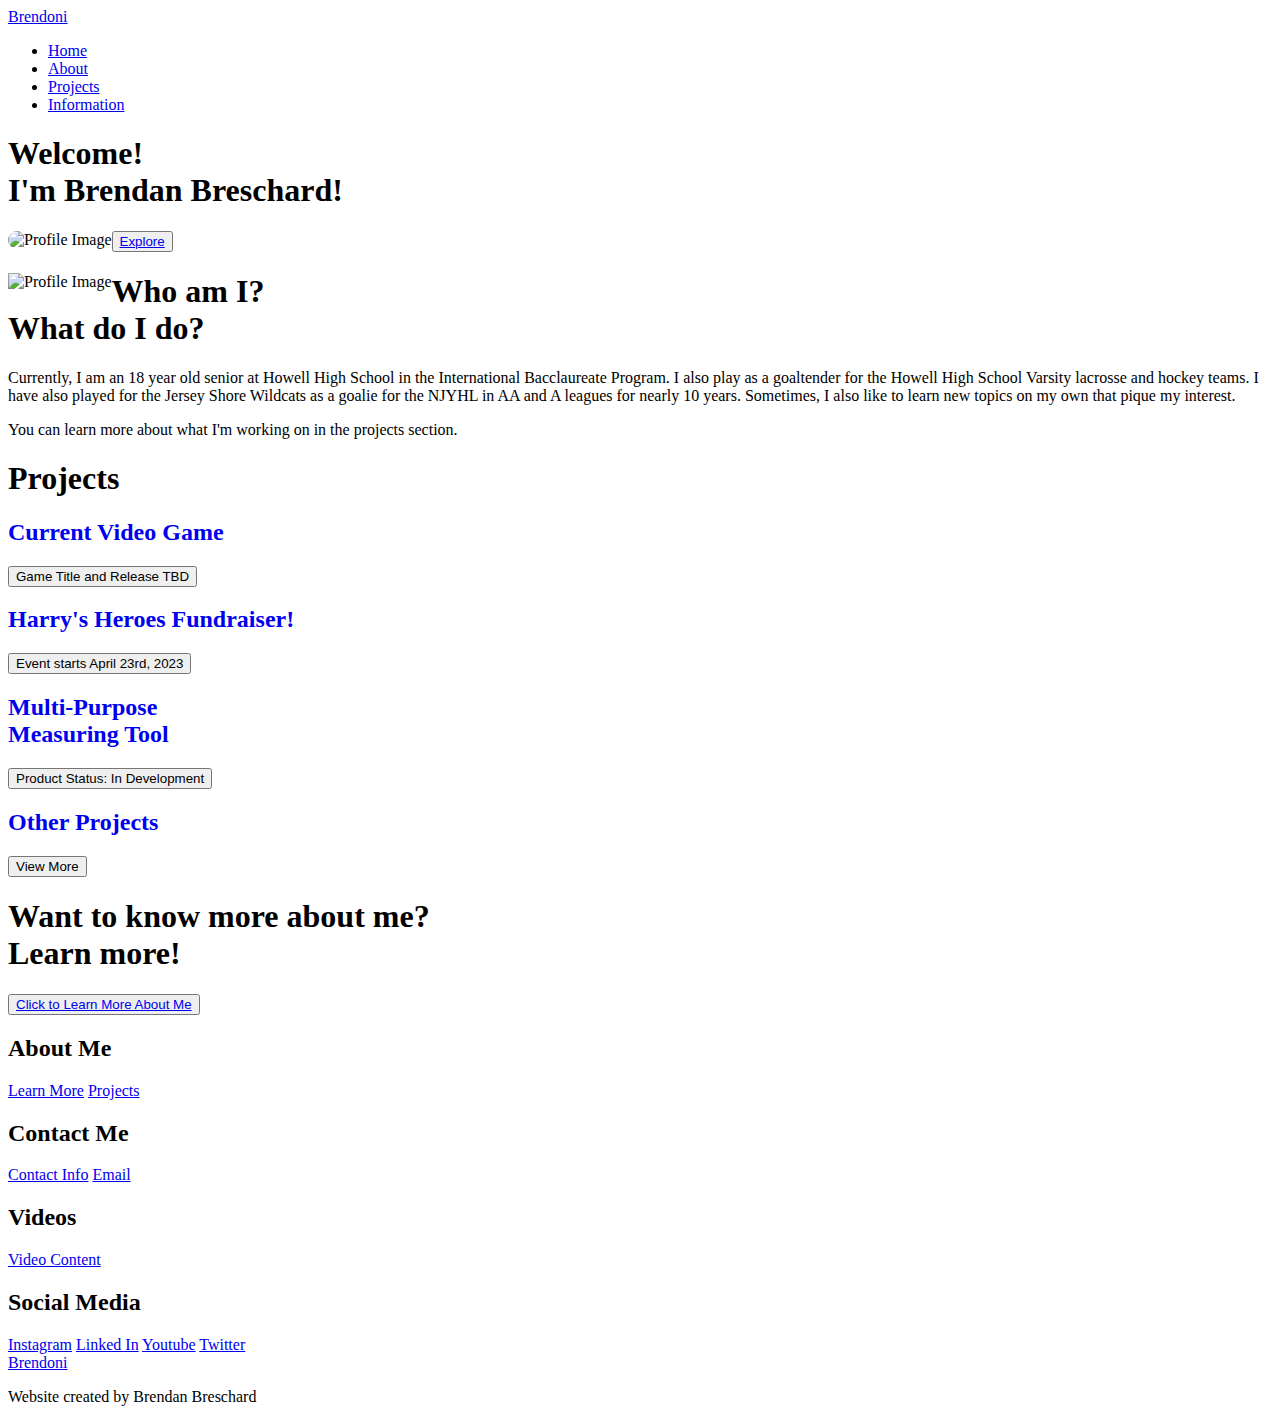
==== index.html @ b75e969c "Update index.html" ====
<!DOCTYPE html>
<html lang="en">
  <head>
    <meta charset="UTF-8" />
    <meta name="viewport" content="width=device-width, initial-scale=1.0" />
    <title>Brendoni</title>
    <link rel="stylesheet" href="styles.css" />
    <link
      rel="stylesheet"
      href="https://use.fontawesome.com/releases/v5.14.0/css/all.css"
      integrity="sha384-HzLeBuhoNPvSl5KYnjx0BT+WB0QEEqLprO+NBkkk5gbc67FTaL7XIGa2w1L0Xbgc"
      crossorigin="anonymous"
    />
    <link rel="icon" href="hockey.jpg">
  </head>
  <body>
    <!-- Navbar Section -->
    <nav class="navbar">
      <div class="navbar__container">
        <a href="#home" id="navbar__logo">Brendoni</a>
        <div class="navbar__toggle" id="mobile-menu">
          <span class="bar"></span> <span class="bar"></span>
          <span class="bar"></span>
        </div>
        <ul class="navbar__menu">
          <li class="navbar__item">
            <a href="#home" class="navbar__links" id="home-page">Home</a>
          </li>
          <li class="navbar__item">
            <a href="#about" class="navbar__links" id="about-page">About</a>
          </li>
          <li class="navbar__item">
            <a href="#services" class="navbar__links" id="services-page"
              >Projects</a
            >
          </li>
          <li class="navbar__btn">
            <a href="#sign-up" class="button" id="signup">Information</a>
          </li>
        </ul>
      </div>
    </nav>

    <!-- Hero Section -->
    <div class="hero" id="home">
      <div class="hero__container">
        <h1 class="hero__heading"><span>Welcome! <br> I'm Brendan Breschard! </span></h1>
        <p class="hero__description"> <img style=" border-radius: 20px; float:left;" width="" height="" src="hockey.jpg"
            alt="Profile Image"/></p>
        <button class="main__btn"><a href="#about">Explore</a></button>
      </div>
    </div>

    <!-- About Section -->
    <div class="main" id="about">
      <div class="main__container">
        <div class="main__img--container">
          <div class="main__img--card"><img style= "float:left;" width="" height="" src="https://pbs.twimg.com/profile_images/1632588836722159616/lUxtRa7J_400x400.jpg"
            alt="Profile Image"/></div>
        </div>
        <div class="main__content">
          <h1>Who am I? <br> What do I do? </br></h1>
          <p>Currently, I am an 18 year old senior at Howell High School in the International Bacclaureate Program.
            I also play as a goaltender for the Howell High School Varsity lacrosse and hockey teams. 
            I have also played for the Jersey Shore Wildcats as a goalie for the NJYHL in AA and A leagues for nearly 10 years.
            Sometimes, I also like to learn new topics on my own that pique my interest. 
          </p>
          <p>
            You can learn more about what I'm working on in the projects section.
          </p>
        </div>
      </div>
    </div>

    <!-- Services Section -->
  <div class="services" id="services">
    <h1>Projects</h1>
      <div class="services__wrapper">
        <a class="services__card" href="videogame.html" style="text-decoration: none">
            <h2>Current Video Game</h2>
            <div class="services__btn"><button>Game Title and Release TBD</button></div>
        </a>
        <a class="services__card" href="harry.html" style="text-decoration: none">
            <h2>Harry's Heroes Fundraiser!</h2>
            <div class="services__btn"><button>Event starts April 23rd, 2023</button></div>
        </a>
        <a class="services__card" href="multi.html" style="text-decoration: none">
          <h2>Multi-Purpose <br>Measuring Tool</br></h2>
          <div class="services__btn"><button>Product Status: In Development</button></div>
        </a>
        <a class="services__card" href="otherprojects.html" style="text-decoration: none">
          <h2>Other Projects</h2>
          <div class="services__btn"><button>View More</button></div>
        </a>
      </div>
    </div>

    <!-- Features Section -->
    <div class="main" id="sign-up">
      <div class="main__container">
        <div class="main__content">
          <h1>Want to know more about me? <br>Learn more!</br></h1>
          <button class="main__btn"><a href="aboutMe.html">Click to Learn More About Me</a></button>
        </div>
        <div class="main__img--container">
          <div class="main__img--card" id="card-2">
            <i class="fas fa-users"></i>
          </div>
        </div>
      </div>
    </div>

    <!-- Footer Section -->
    <div class="footer__container">
      <div class="footer__links">
        <div class="footer__link--wrapper">
          <div class="footer__link--items">
            <h2>About Me</h2>
            <a href="aboutMe.html" target="_blank">Learn More</a> <a href="#services">Projects</a>
          </div>
          <div class="footer__link--items">
            <h2>Contact Me</h2>
            <a href="#about">Contact Info</a> <a href=mailto:323bbreschard@frhsd.com>Email</a>
          </div>
        </div>
        <div class="footer__link--wrapper">
          <div class="footer__link--items">
            <h2>Videos</h2>
            <a href="#home">Video Content</a>
          </div>
          <div class="footer__link--items">
            <h2>Social Media</h2>
            <a href="https://www.instagram.com/brendanbreschard/?next=%2F" target="_blank">Instagram</a> 
            <a href="https://www.linkedin.com/in/brendan-breschard-b48464270/" target="_blank">Linked In</a>
            <a href="https://www.youtube.com/channel/UCsgrkob9Qd6SiA1aaHncUZA" target="_blank">Youtube</a> 
            <a href="https://twitter.com/Brendoni1233" target="_blank">Twitter</a>
          </div>
        </div>
      </div>
      <section class="social__media">
        <div class="social__media--wrap">
          <div class="footer__logo">
            <a href="#home" id="footer__logo">Brendoni</a>
          </div>
          <p class="website__rights">Website created by Brendan Breschard</p>
          <div class="social__icons">
            <a href="https://www.instagram.com/brendanbreschard/?next=%2F" class="social__icon--link"
            target="_blank"><i class="fab fa-instagram"></i></a>
            <a href="https://www.youtube.com/channel/UCsgrkob9Qd6SiA1aaHncUZA" class="social__icon--link"
            target="_blank"><i class="fab fa-youtube"></i></a>
            <a href="https://www.linkedin.com/in/brendan-breschard-b48464270/" class="social__icon--link"
            target="_blank"><i class="fab fa-linkedin"></i></a>
            <a href="https://twitter.com/Brendoni1233" class="social__icon--link"
            target="_blank"><i class="fab fa-twitter"></i></a>
          </div>
        </div>
      </section>
    </div>

    <script src="app.js"></script>
  </body>
</html>
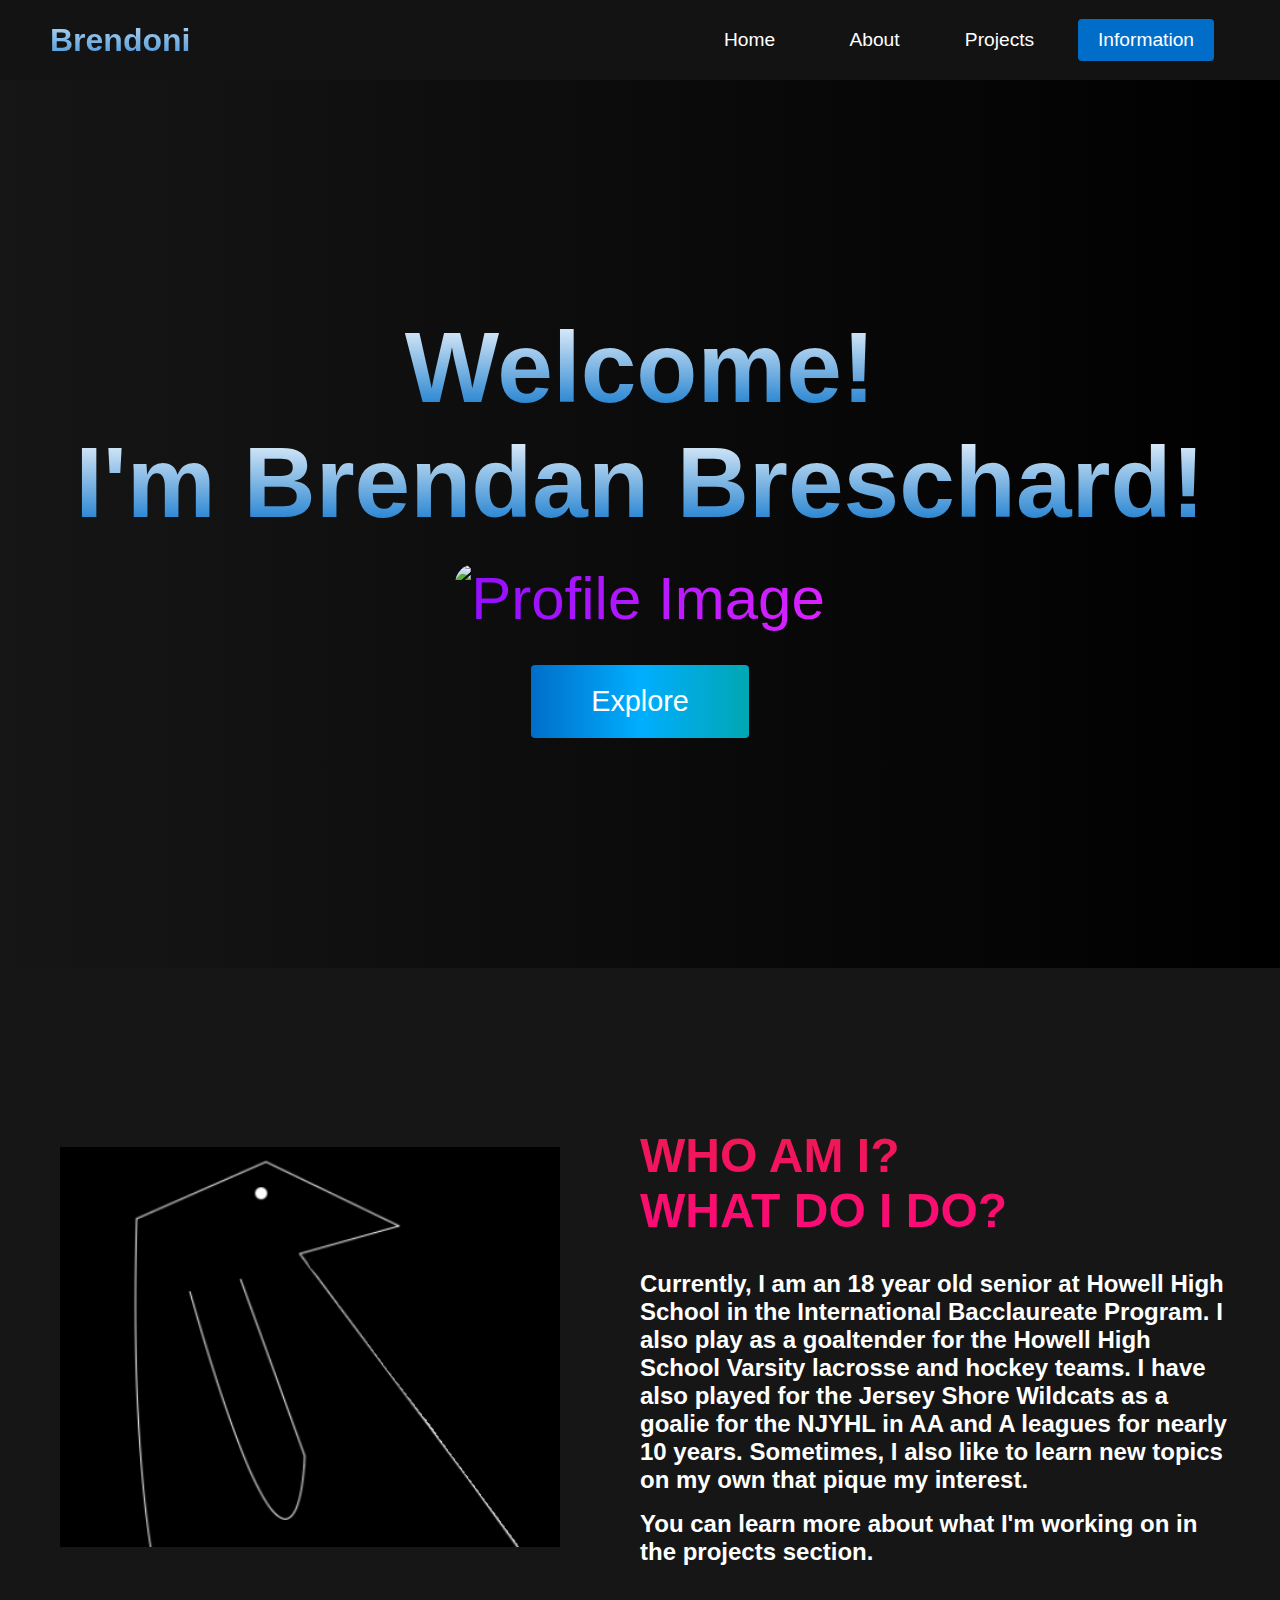
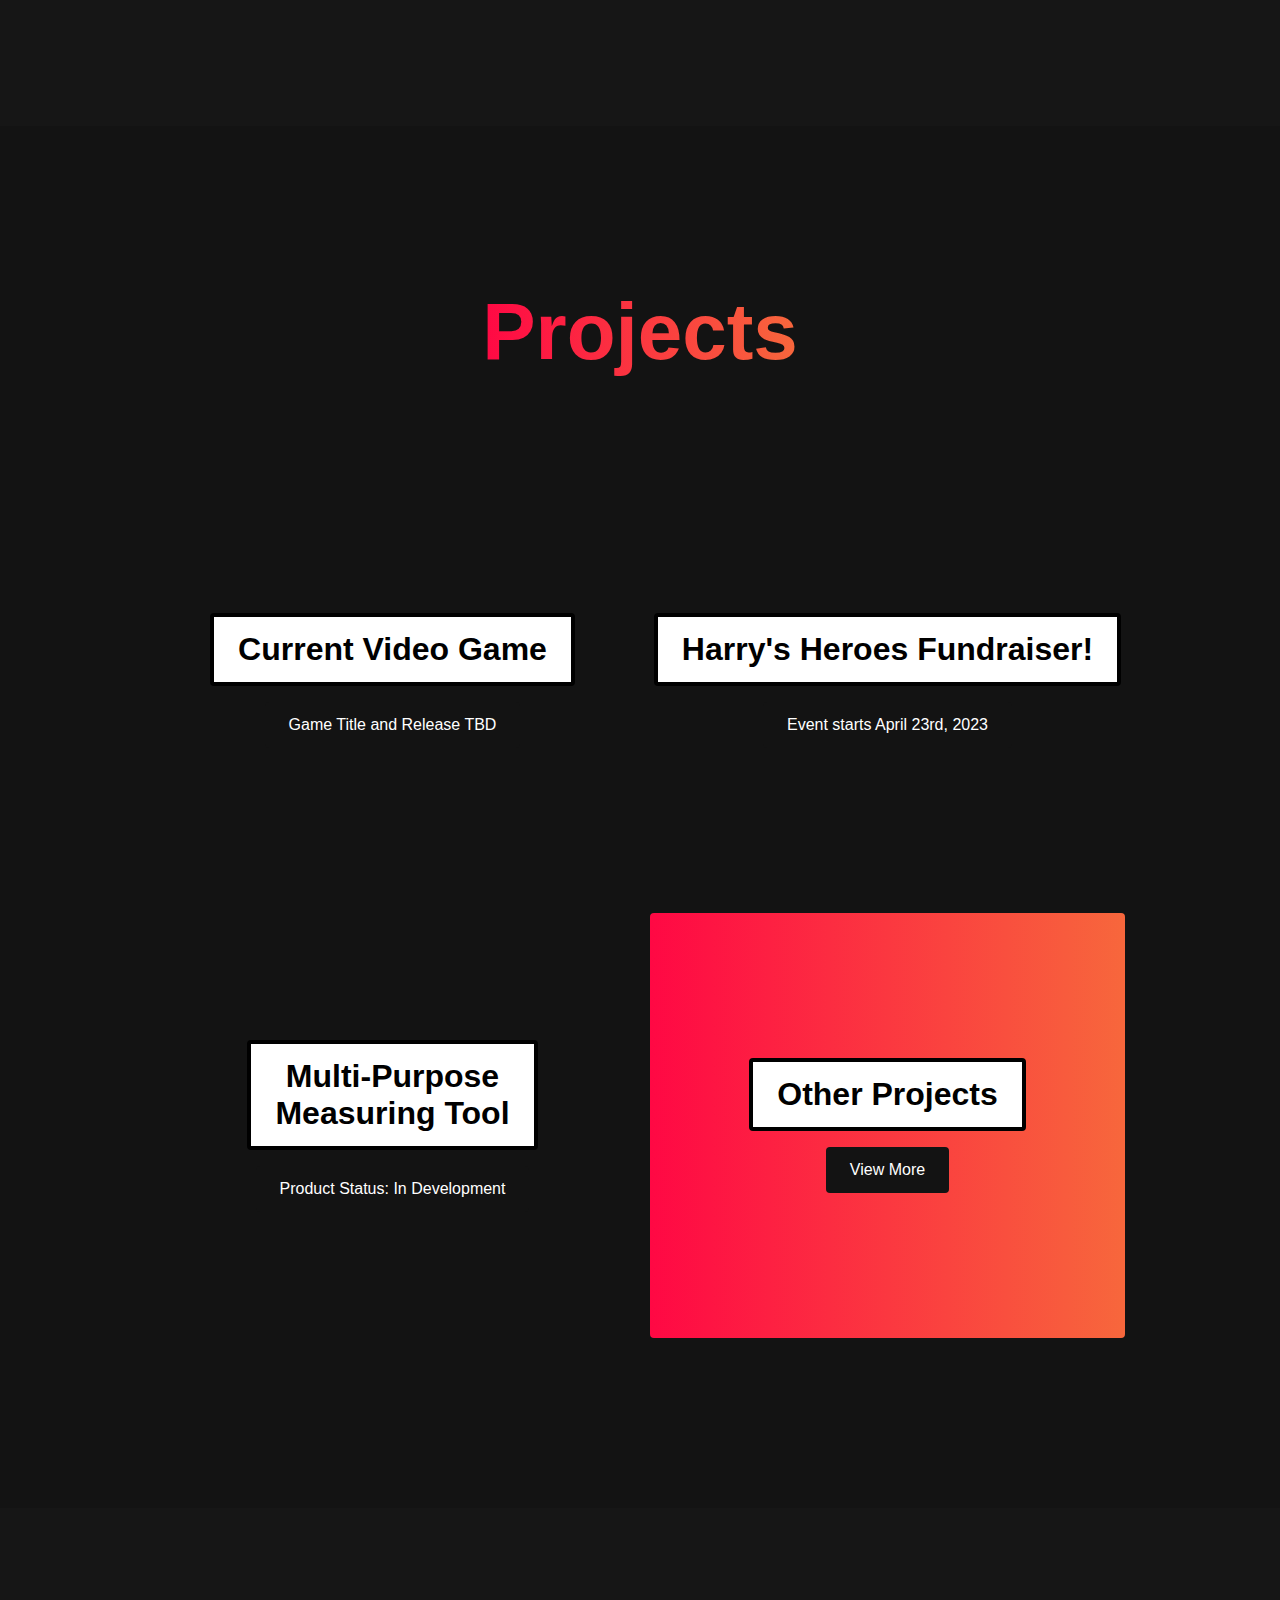
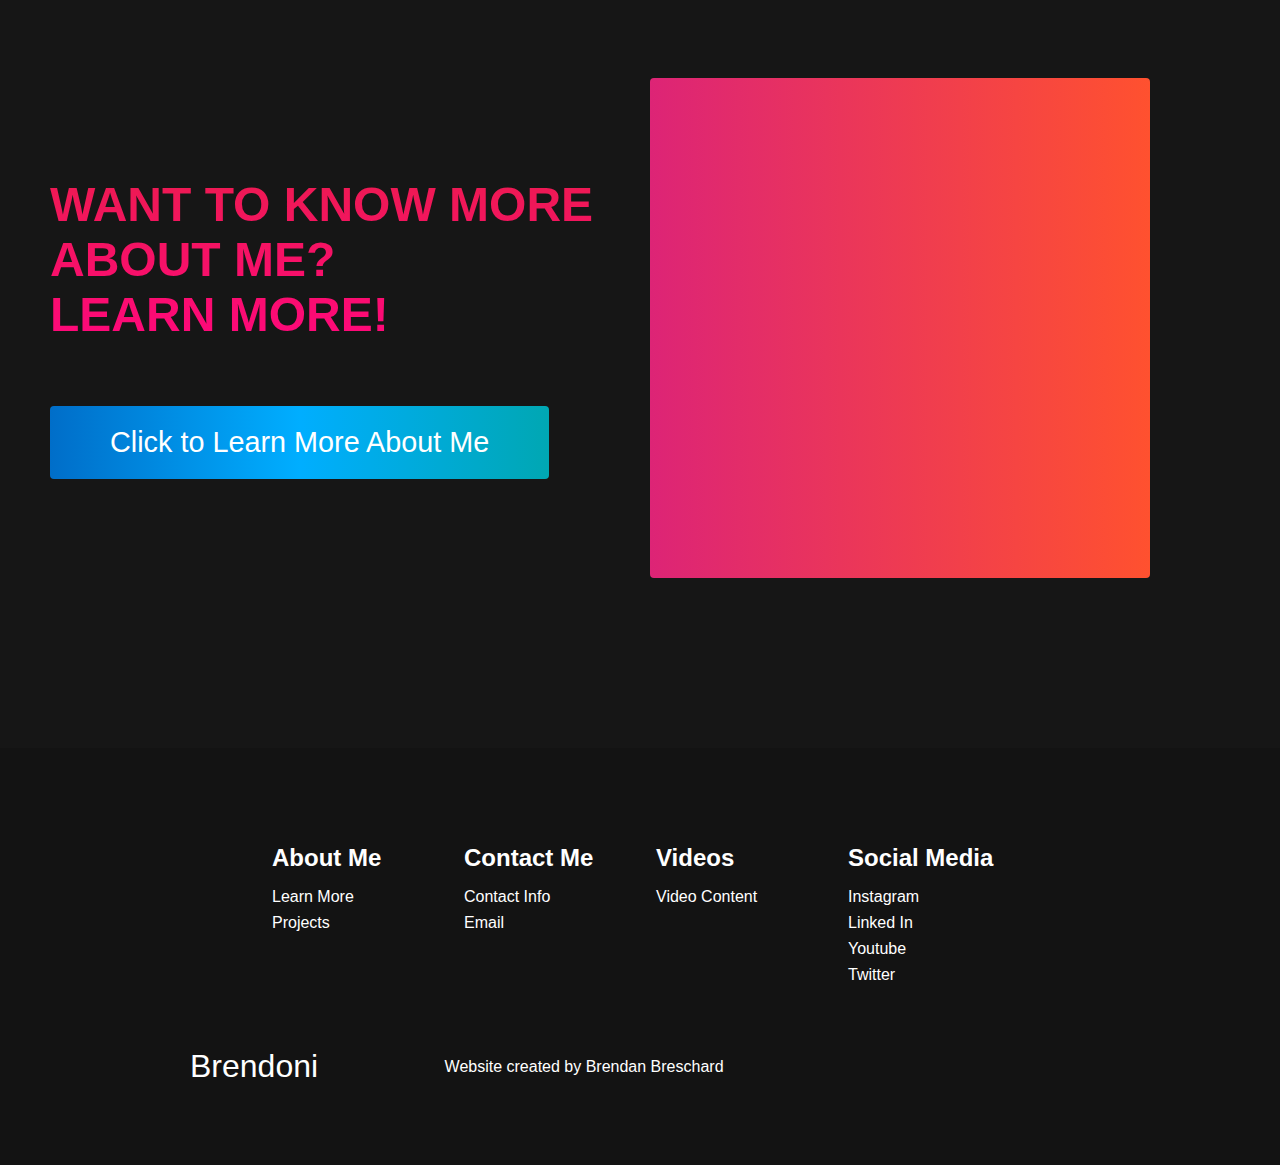
==== commit 09d483dd: "Changes to Website" ====
--- a/index.html
+++ b/index.html
@@ -55,8 +55,9 @@
     <div class="main" id="about">
       <div class="main__container">
         <div class="main__img--container">
-          <div class="main__img--card"><img style= "float:left;" width="" height="" src="https://pbs.twimg.com/profile_images/1632588836722159616/lUxtRa7J_400x400.jpg"
-            alt="Profile Image"/></div>
+          <div class="main__img--card" style="height: fit-content; width: fit-content">
+            <img style="float:left;" width="500" src="masterpiecetrue.png" alt="Profile Image"/>
+          </div>
         </div>
         <div class="main__content">
           <h1>Who am I? <br> What do I do? </br></h1>
--- a/styles.css
+++ b/styles.css
@@ -0,0 +1,720 @@
+* {
+    box-sizing: border-box;
+    margin: 0;
+    padding: 0;
+    font-family: 'Kumbh Sans', sans-serif;
+    scroll-behavior: smooth;
+  }
+  
+  .navbar {
+    background: #131313;
+    height: 80px;
+    display: flex;
+    justify-content: center;
+    align-items: center;
+    font-size: 1.2rem;
+    position: sticky;
+    top: 0;
+    z-index: 999;
+  }
+  
+  .navbar__container {
+    display: flex;
+    justify-content: space-between;
+    height: 80px;
+    z-index: 1;
+    width: 100%;
+    max-width: 1300px;
+    margin: 0 auto;
+    padding: 0 50px;
+  }
+  
+  #navbar__logo {
+    background-color: #fff;
+    background-image: linear-gradient(to top, #006ec9 0%, #fff 100%);
+    background-size: 100%;
+    -webkit-background-clip: text;
+    -moz-background-clip: text;
+    -webkit-text-fill-color: transparent;
+    -moz-text-fill-color: transparent;
+    display: flex;
+    align-items: center;
+    cursor: pointer;
+    text-decoration: none;
+    font-size: 2rem;
+    font-weight: bold;
+  }
+  
+  .navbar__menu {
+    display: flex;
+    align-items: center;
+    list-style: none;
+  }
+  
+  .navbar__item {
+    height: 80px;
+  }
+  
+  .navbar__links {
+    color: #fff;
+    display: flex;
+    align-items: center;
+    justify-content: center;
+    width: 125px;
+    text-decoration: none;
+    height: 100%;
+    transition: all 0.3s ease;
+  }
+  
+  .navbar__btn {
+    display: flex;
+    justify-content: center;
+    align-items: center;
+    padding: 0 1rem;
+    width: 100%;
+  }
+  
+  .button {
+    display: flex;
+    justify-content: center;
+    align-items: center;
+    text-decoration: none;
+    padding: 10px 20px;
+    height: 100%;
+    width: 100%;
+    border: none;
+    outline: none;
+    border-radius: 4px;
+    background: #006ec9;
+    color: #fff;
+    transition: all 0.3s ease;
+  }
+  
+  .navbar__links:hover {
+    color: #006ec9;
+    transition: all 0.3s ease;
+  }
+  
+  @media screen and (max-width: 960px) {
+    .navbar__container {
+      display: flex;
+      justify-content: space-between;
+      height: 80px;
+      z-index: 1;
+      width: 100%;
+      max-width: 1300px;
+      padding: 0;
+    }
+  
+    .navbar__menu {
+      display: grid;
+      grid-template-columns: auto;
+      margin: 0;
+      width: 100%;
+      position: absolute;
+      top: -1000px;
+      opacity: 1;
+      transition: all 0.5s ease;
+      z-index: -1;
+    }
+  
+    .navbar__menu.active {
+      background: #000000;
+      top: 100%;
+      opacity: 1;
+      transition: all 0.5s ease;
+      z-index: 99;
+      height: 60vh;
+      font-size: 1.6rem;
+    }
+  
+    #navbar__logo {
+      padding-left: 25px;
+    }
+  
+    .navbar__toggle .bar {
+      width: 25px;
+      height: 3px;
+      margin: 5px auto;
+      transition: all 0.3s ease-in-out;
+      background: #fff;
+    }
+  
+    .navbar__item {
+      width: 100%;
+    }
+  
+    .navbar__links {
+      text-align: center;
+      padding: 2rem;
+      width: 100%;
+      display: table;
+    }
+  
+    .navbar__btn {
+      padding-bottom: 2rem;
+    }
+  
+    .button {
+      display: flex;
+      justify-content: center;
+      align-items: center;
+      width: 80%;
+      height: 80px;
+      margin: 0;
+    }
+  
+    #mobile-menu {
+      position: absolute;
+      top: 20%;
+      right: 5%;
+      transform: translate(5%, 20%);
+    }
+  
+    .navbar__toggle .bar {
+      display: block;
+      cursor: pointer;
+    }
+  
+    #mobile-menu.is-active .bar:nth-child(2) {
+      opacity: 0;
+    }
+  
+    #mobile-menu.is-active .bar:nth-child(1) {
+      transform: translateY(8px) rotate(45deg);
+    }
+  
+    #mobile-menu.is-active .bar:nth-child(3) {
+      transform: translateY(-8px) rotate(-45deg);
+    }
+  }
+  
+  /* Hero Section */
+  .hero {
+    background: #161616;
+    background: linear-gradient(to right, #161616, #000000);
+    padding: 200px 0;
+  }
+  
+  .hero__container {
+    display: flex;
+    flex-direction: column;
+    justify-content: center;
+    align-items: center;
+    max-width: 1200px;
+    margin: 0 auto;
+    height: 90%;
+    text-align: center;
+    padding: 30px;
+  }
+  
+  .hero__heading {
+    font-size: 100px;
+    margin-bottom: 24px;
+    color: #fff;
+  }
+  
+  .hero__heading span {
+    background: #006ec9; /* fallback for old browsers */
+    background: -webkit-linear-gradient(
+      to top,
+      #006ec9,
+      #fff
+    ); /* Chrome 10-25, Safari 5.1-6 */
+    background: linear-gradient(
+      to top,
+      #006ec9,
+      #fff
+    ); /* W3C, IE 10+/ Edge, Firefox 16+, Chrome 26+, Opera 12+, Safari 7+ */
+    background-size: 100%;
+    -webkit-background-clip: text;
+    -moz-background-clip: text;
+    -webkit-text-fill-color: transparent;
+    -moz-text-fill-color: transparent;
+  }
+  
+  .hero__description {
+    font-size: 60px;
+    background: #da22ff; /* fallback for old browsers */
+    background: -webkit-linear-gradient(
+      to right,
+      #9114ff,
+      #da22ff
+    ); /* Chrome 10-25, Safari 5.1-6 */
+    background: linear-gradient(
+      to right,
+      #8f0eff,
+      #da22ff
+    ); /* W3C, IE 10+/ Edge, Firefox 16+, Chrome 26+, Opera 12+, Safari 7+ */
+    background-size: 100%;
+    -webkit-background-clip: text;
+    -moz-background-clip: text;
+    -webkit-text-fill-color: transparent;
+    -moz-text-fill-color: transparent;
+  }
+  
+  .highlight {
+    border-bottom: 4px solid #006ec9;
+  }
+  
+  @media screen and (max-width: 768px) {
+    .hero__heading {
+      font-size: 60px;
+    }
+  
+    .hero__description {
+      font-size: 40px;
+    }
+  }
+  
+  /* About Section */
+  .main {
+    background-color: #161616;
+    padding: 10rem 0;
+  }
+  
+  .main__container {
+    display: grid;
+    grid-template-columns: 1fr 1fr;
+    align-items: center;
+    justify-content: center;
+    margin: 0 auto;
+    height: 90%;
+    z-index: 1;
+    width: 100%;
+    max-width: 1300px;
+    padding: 0 50px;
+  }
+  
+  .main__content {
+    color: #fff;
+    width: 100%;
+  }
+  
+  .main__content h1 {
+    font-size: 3rem;
+    background-color: #fe3b6f;
+    background-image: linear-gradient(to top, #ff087b 0%, #ed1a52 100%);
+    background-size: 100%;
+    -webkit-background-clip: text;
+    -moz-background-clip: text;
+    -webkit-text-fill-color: transparent;
+    -moz-text-fill-color: transparent;
+    text-transform: uppercase;
+    margin-bottom: 32px;
+  }
+  
+  .main__content h2 {
+    font-size: 4rem;
+    background: #ff8177; /* fallback for old browsers */
+    background: -webkit-linear-gradient(
+      to right,
+      #9114ff,
+      #da22ff
+    ); /* Chrome 10-25, Safari 5.1-6 */
+    background: linear-gradient(
+      to right,
+      #8f0eff,
+      #da22ff
+    ); /* W3C, IE 10+/ Edge, Firefox 16+, Chrome 26+, Opera 12+, Safari 7+ */
+    background-size: 100%;
+    -webkit-background-clip: text;
+    -moz-background-clip: text;
+    -webkit-text-fill-color: transparent;
+    -moz-text-fill-color: transparent;
+  }
+  
+  .main__content p {
+    margin-top: 1rem;
+    font-size: 1.5rem;
+    font-weight: 600;
+  }
+  
+  .main__btn {
+    font-size: 1.8rem;
+    background: #006ec9;
+    background: -webkit-linear-gradient(to right, #006ec9, #004869, #ffffff);
+    background: linear-gradient(to right, #006ec9, #00aeff, #00a7b3);
+    padding: 20px 60px;
+    border: none;
+    border-radius: 4px;
+    margin-top: 2rem;
+    cursor: pointer;
+    position: relative;
+    transition: all 0.35s;
+    outline: none;
+  }
+  
+  .main__btn a {
+    position: relative;
+    z-index: 2;
+    color: #fff;
+    text-decoration: none;
+  }
+  
+  .main__btn:after {
+    position: absolute;
+    content: '';
+    top: 0;
+    left: 0;
+    width: 0;
+    height: 100%;
+    background: #ff1ead;
+    transition: all 0.35s;
+    border-radius: 4px;
+  }
+  
+  .main__btn:hover {
+    color: #fff;
+  }
+  
+  .main__btn:hover:after {
+    width: 100%;
+  }
+  
+  .main__img--container {
+    text-align: center;
+  }
+  
+  .main__img--card {
+    margin: 10px;
+    height: 500px;
+    width: 500px;
+    border-radius: 4px;
+    display: flex;
+    flex-direction: column;
+    justify-content: center;
+    color: #fff;
+    background-image: linear-gradient(to right, #007928 0%, #00a01b 100%);
+  }
+  
+  .fa-layer-group,
+  .fa-users {
+    font-size: 14rem;
+  }
+  
+  #card-2 {
+    background: #ff512f;
+    background: -webkit-linear-gradient(to right, #dd2476, #ff512f);
+    background: linear-gradient(to right, #dd2476, #ff512f);
+  }
+  
+  /* Mobile Responsive */
+  @media screen and (max-width: 1100px) {
+    .main__container {
+      display: grid;
+      grid-template-columns: 1fr;
+      align-items: center;
+      justify-content: center;
+      width: 100%;
+      margin: 0 auto;
+      height: 90%;
+    }
+  
+    .main__img--container {
+      display: flex;
+      justify-content: center;
+    }
+  
+    .main__img--card {
+      height: 425px;
+      width: 425px;
+    }
+  
+    .main__content {
+      text-align: center;
+      margin-bottom: 4rem;
+    }
+  
+    .main__content h1 {
+      font-size: 2.5rem;
+      margin-top: 2rem;
+    }
+  
+    .main__content h2 {
+      font-size: 3rem;
+    }
+  
+    .main__content p {
+      margin-top: 1rem;
+      font-size: 1.5rem;
+    }
+  }
+  
+  @media screen and (max-width: 480px) {
+    .main__img--card {
+      width: 250px;
+      height: 250px;
+    }
+  
+    .fa-users,
+    .fa-layer-group {
+      font-size: 4rem;
+    }
+  
+    .main__content h1 {
+      font-size: 2rem;
+      margin-top: 3rem;
+    }
+    .main__content h2 {
+      font-size: 2rem;
+    }
+  
+    .main__content p {
+      margin-top: 2rem;
+    }
+  
+    .main__btn {
+      padding: 12px 36px;
+      margin: 2.5rem 0;
+    }
+  }
+  
+  /* Services Section */
+  .services {
+    background: #131313;
+    display: flex;
+    flex-direction: column;
+    justify-content: center;
+    align-items: center;
+    height: 100%;
+    padding: 10rem 0;
+  }
+  
+  .services h1 {
+    background-color: #ff8177;
+    background-image: linear-gradient(to right, #ff0844 0%, #f7673c 100%);
+    background-size: 100%;
+    -webkit-background-clip: text;
+    -moz-background-clip: text;
+    -webkit-text-fill-color: transparent;
+    -moz-text-fill-color: transparent;
+    margin-bottom: 5rem;
+    font-size: 5rem;
+  }
+  
+  .services__wrapper {
+    display: grid;
+    grid-template-columns: 1fr 1fr;
+    grid-template-rows: 1fr 1fr;
+  }
+  
+  .services__card {
+    margin: 10px;
+    height: 425px;
+    width: 475px;
+    border-radius: 4px;
+    display: flex;
+    flex-direction: column;
+    justify-content: center;
+    color: #fff;
+    background-image: linear-gradient(to right, #ff0844 0%, #f7673c 100%);
+    transition: 0.3s ease-in;
+  }
+ 
+  .services__card:nth-child(1) {
+    background-image: url(currentgame.png);
+    -webkit-background-size: cover;
+    background-repeat: no-repeat;
+  }
+  
+  .services__card:nth-child(2) {
+    background-image: url(https://encrypted-tbn0.gstatic.com/images?q=tbn:ANd9GcSG7dhA6SmSf8iDjXGvuNqYqlIBc8FxUHjZsw&usqp=CAU);
+  }
+  
+  .services__card:nth-child(3) {
+    background-image: url(mpmt.png);
+    -webkit-background-size: cover;
+    background-repeat: no-repeat
+  }
+  
+  .services__card h2 {
+    display:flex;
+    text-align: center;
+    color: #000000;
+    padding: 14px 24px;
+    border: 4px solid #000 ;
+    outline: none;
+    border-radius: 4px;
+    background: #ffffff;
+    font-size: 2rem;
+    margin: 0 auto 0 auto;
+  }
+  
+  .services__card p {
+    text-align: center;
+    margin-top: 20px;
+    font-size: 20px;
+    color: #000000;
+    padding: 14px 24px;
+    border: 2px solid #000 ;
+    outline: none;
+    border-radius: 4px;
+    background: #ffffff;
+    margin: 0 auto 0 auto;
+  }
+  
+  .services__btn {
+    display: flex;
+    justify-content: center;
+    margin-top: 16px;
+  }
+  
+  .services__card button {
+    color: #fff;
+    padding: 14px 24px;
+    border: none;
+    outline: none;
+    border-radius: 4px;
+    background: #131313;
+    font-size: 1rem;
+  }
+  
+  .services__card button:hover {
+    cursor: pointer;
+  }
+  
+  .services__card:hover {
+    transform: scale(1.075);
+    transition: 0.3s ease-in;
+    cursor: pointer;
+  }
+  
+  @media screen and (max-width: 1100px) {
+    .services__wrapper {
+      grid-template-columns: 1fr;
+    }
+  }
+  
+ @media screen and (max-width: 768px) {
+    .services__wrapper {
+      grid-template-columns: 1fr;
+    }
+  }
+  
+  /* Footer CSS */
+  .footer__container {
+    background-color: #131313;
+    padding: 5rem 0;
+    display: flex;
+    flex-direction: column;
+    justify-content: center;
+    align-items: center;
+  }
+  
+  #footer__logo {
+    color: #fff;
+    display: flex;
+    align-items: center;
+    cursor: pointer;
+    text-decoration: none;
+    font-size: 2rem;
+  }
+  
+  .footer__links {
+    width: 100%;
+    max-width: 1000px;
+    display: flex;
+    justify-content: center;
+  }
+  
+  .footer__link--wrapper {
+    display: flex;
+  }
+  
+  .footer__link--items {
+    display: flex;
+    flex-direction: column;
+    align-items: flex-start;
+    margin: 16px;
+    text-align: left;
+    width: 160px;
+    box-sizing: border-box;
+  }
+  
+  .footer__link--items h2 {
+    margin-bottom: 16px;
+    color: #fff;
+  }
+  
+  .footer__link--items a {
+    color: #fff;
+    text-decoration: none;
+    margin-bottom: 0.5rem;
+    transition: 0.3 ease-out;
+  }
+  
+  .footer__link--items a:hover {
+    color: #e9e9e9;
+    transition: 0.3 ease-out;
+  }
+  
+  .social__icon--link {
+    color: #fff;
+    font-size: 24px;
+  }
+  
+  .social__media {
+    max-width: 1000px;
+    width: 100%;
+  }
+  
+  .social__media--wrap {
+    display: flex;
+    justify-content: space-between;
+    align-items: center;
+    width: 90%;
+    max-width: 1000px;
+    margin: 40px auto 0 auto;
+  }
+  
+  .social__icons {
+    display: flex;
+    justify-content: space-between;
+    align-items: center;
+    width: 240px;
+  }
+  
+  .website__rights {
+    color: #fff;
+  }
+  
+  @media screen and (max-width: 820px) {
+    .footer__links {
+      padding-top: 2rem;
+    }
+  
+    #footer__logo {
+      margin-bottom: 2rem;
+    }
+  
+    .website__rights {
+      margin-bottom: 2rem;
+    }
+  
+    .footer__link--wrapper {
+      flex-direction: column;
+    }
+  
+    .social__media--wrap {
+      flex-direction: column;
+    }
+  }
+  
+  @media screen and (max-width: 480px) {
+    .footer__link--items {
+      margin: 0;
+      padding: 10px;
+      width: 100%;
+    }
+  }
+
+  .main__list {
+    margin: 30px 10px 10px 10px
+  }
+
+  .main__list--section {
+    margin: 10px 10px 10px 10px;
+    font-size: 1.5rem;
+    font-weight: 600;
+  }